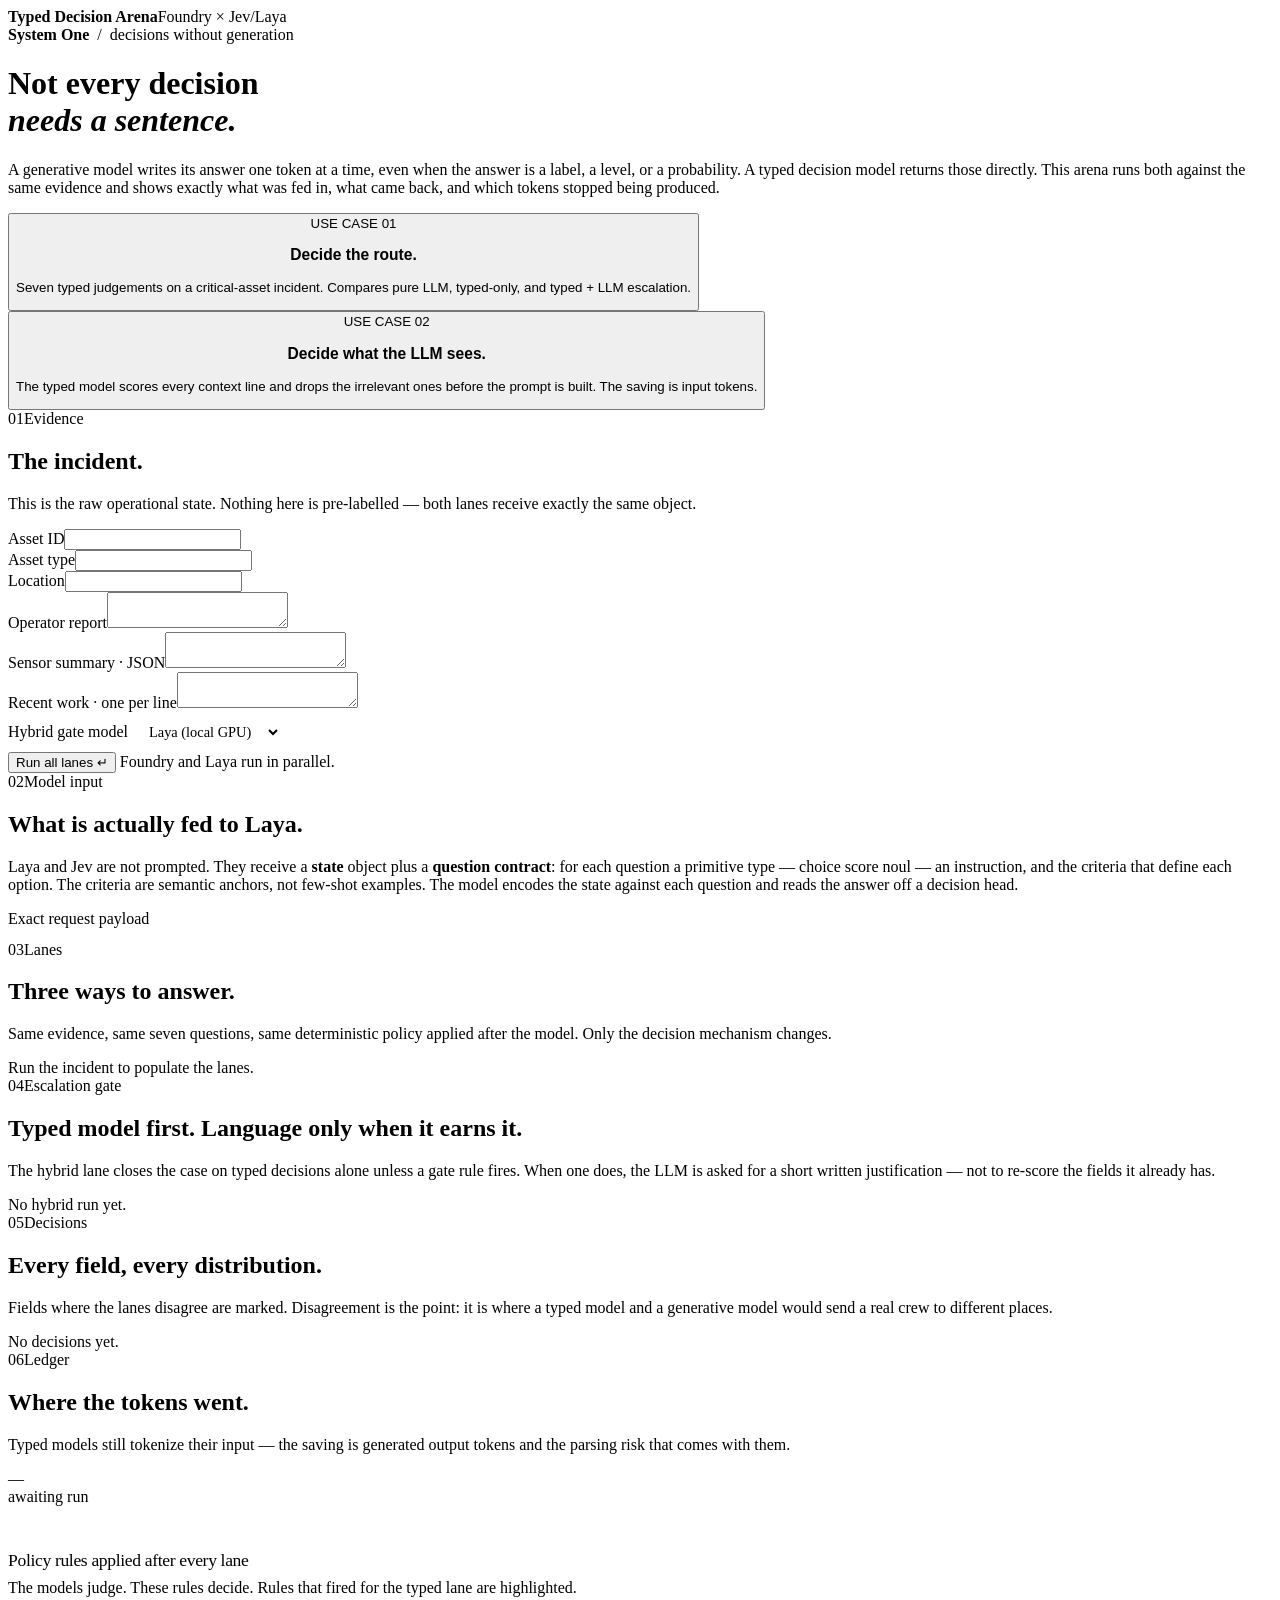
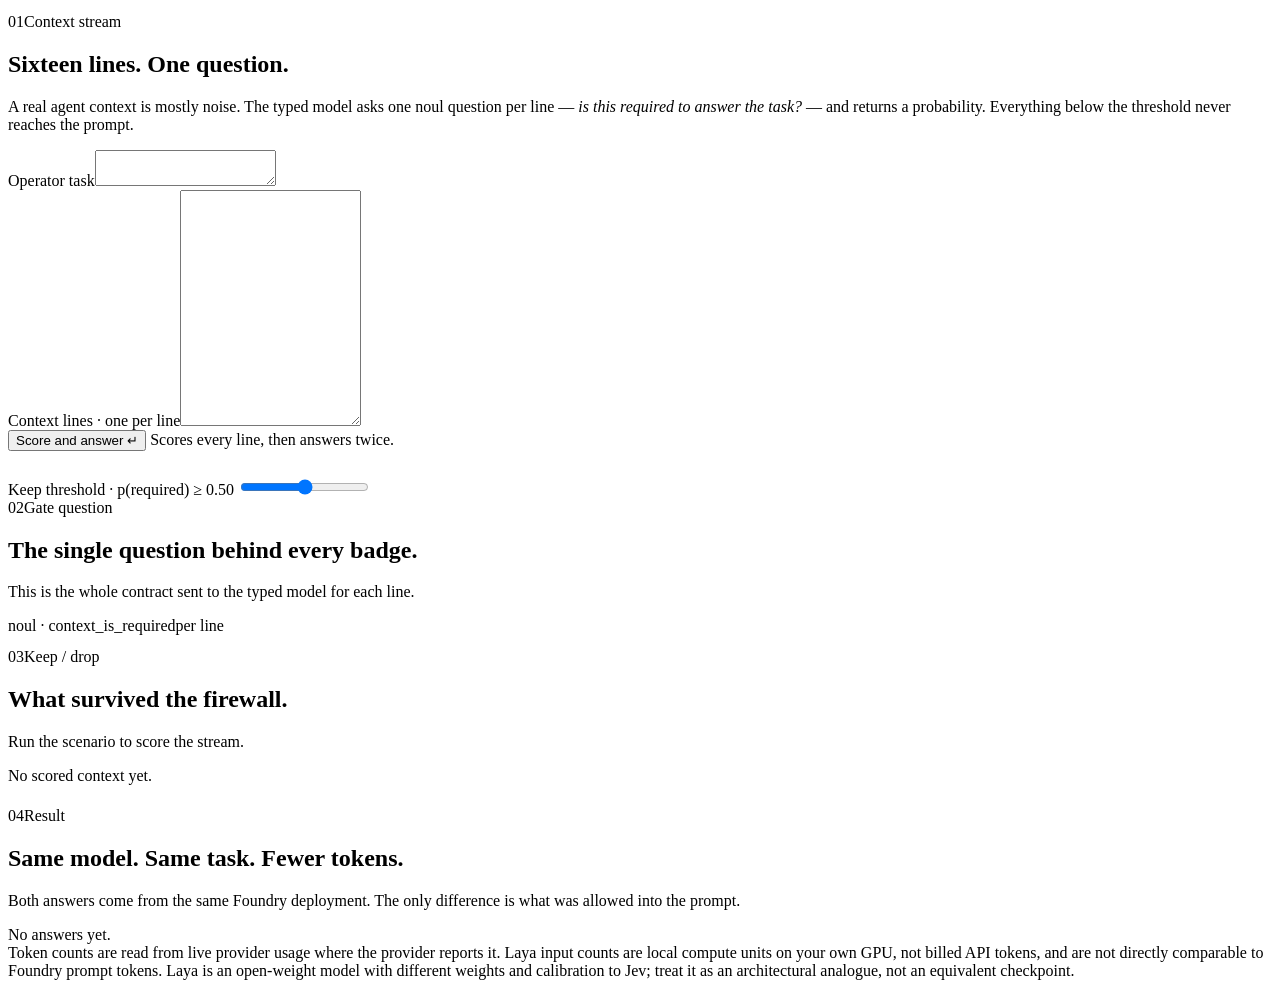
==== src/asset_triage/static/index.html @ 4bcbbbec "Decision Model Arena: typed decision models alongside Foundry A neutral, measurable comparison of a " ====
<!doctype html>
<html lang="en">
<head>
<meta charset="utf-8">
<meta name="viewport" content="width=device-width,initial-scale=1">
<title>Typed Decisions · Arena</title>
<link rel="preconnect" href="https://rsms.me/">
<link rel="stylesheet" href="https://rsms.me/inter/inter.css">
<link rel="stylesheet" href="/static/styles.css">
</head>
<body>
<div class="shell">

  <div class="topbar">
    <div class="wordmark"><b>Typed Decision Arena</b><span>Foundry × Jev/Laya</span></div>
    <div class="status-strip" id="status-strip"></div>
  </div>

  <header class="hero">
    <div class="eyebrow"><b>System One</b> &nbsp;/&nbsp; decisions without generation</div>
    <h1>Not every decision<br><em>needs a sentence.</em></h1>
    <p>A generative model writes its answer one token at a time, even when the answer is a
    label, a level, or a probability. A typed decision model returns those directly. This arena
    runs both against the same evidence and shows exactly what was fed in, what came back, and
    which tokens stopped being produced.</p>
  </header>

  <div class="scenarios" role="tablist">
    <button class="scenario-tab" role="tab" data-scenario="triage" aria-selected="true">
      <div class="idx">USE CASE 01</div>
      <h3>Decide the route.</h3>
      <p>Seven typed judgements on a critical-asset incident. Compares pure LLM, typed-only,
      and typed + LLM escalation.</p>
    </button>
    <button class="scenario-tab" role="tab" data-scenario="firewall" aria-selected="false">
      <div class="idx">USE CASE 02</div>
      <h3>Decide what the LLM sees.</h3>
      <p>The typed model scores every context line and drops the irrelevant ones before the
      prompt is built. The saving is input tokens.</p>
    </button>
  </div>

  <!-- ============ USE CASE 1 ============ -->
  <div id="view-triage">

    <section class="block">
      <div class="block-head"><span class="block-num">01</span><span class="block-label">Evidence</span></div>
      <h2>The incident.</h2>
      <p class="sub">This is the raw operational state. Nothing here is pre-labelled — both
      lanes receive exactly the same object.</p>
      <div class="form-grid">
        <div class="field"><label>Asset ID</label><input id="asset_id"></div>
        <div class="field"><label>Asset type</label><input id="asset_type"></div>
        <div class="field"><label>Location</label><input id="location"></div>
        <div class="field wide"><label>Operator report</label><textarea id="report"></textarea></div>
        <div class="field"><label>Sensor summary · JSON</label><textarea id="sensors" class="code"></textarea></div>
        <div class="field"><label>Recent work · one per line</label><textarea id="work"></textarea></div>
        <div class="field">
          <label>Hybrid gate model</label>
          <select id="hybrid_provider" style="background:var(--panel);border:1px solid var(--line);border-radius:8px;padding:11px 13px;color:var(--ink);font:inherit;font-size:.9rem">
            <option value="laya">Laya (local GPU)</option>
            <option value="jev">Jev (needs key)</option>
          </select>
        </div>
      </div>
      <button class="run" id="run-triage">Run all lanes <span class="kbd">↵</span></button>
      <span class="run-note" id="triage-note">Foundry and Laya run in parallel.</span>
    </section>

    <section class="block">
      <div class="block-head"><span class="block-num">02</span><span class="block-label">Model input</span></div>
      <h2>What is actually fed to Laya.</h2>
      <p class="sub">Laya and Jev are not prompted. They receive a <b>state</b> object plus a
      <b>question contract</b>: for each question a primitive type — <span class="kind choice" style="display:inline-block">choice</span>
      <span class="kind score" style="display:inline-block">score</span>
      <span class="kind noul" style="display:inline-block">noul</span> — an instruction, and the
      criteria that define each option. The criteria are semantic anchors, not few-shot examples.
      The model encodes the state against each question and reads the answer off a decision head.</p>
      <div class="contract">
        <div id="contract-list"></div>
        <div class="payload">
          <header><span>Exact request payload</span><span id="payload-size"></span></header>
          <pre id="payload"></pre>
        </div>
      </div>
    </section>

    <section class="block">
      <div class="block-head"><span class="block-num">03</span><span class="block-label">Lanes</span></div>
      <h2>Three ways to answer.</h2>
      <p class="sub">Same evidence, same seven questions, same deterministic policy applied after
      the model. Only the decision mechanism changes.</p>
      <div class="lanes" id="lanes"><div class="lane"><div class="lane-waiting">Run the incident to populate the lanes.</div></div></div>
      <div class="flows" id="flows"></div>
    </section>

    <section class="block">
      <div class="block-head"><span class="block-num">04</span><span class="block-label">Escalation gate</span></div>
      <h2>Typed model first. Language only when it earns it.</h2>
      <p class="sub">The hybrid lane closes the case on typed decisions alone unless a gate rule
      fires. When one does, the LLM is asked for a short written justification — not to re-score
      the fields it already has.</p>
      <div id="hybrid"><div class="empty">No hybrid run yet.</div></div>
    </section>

    <section class="block">
      <div class="block-head"><span class="block-num">05</span><span class="block-label">Decisions</span></div>
      <h2>Every field, every distribution.</h2>
      <p class="sub">Fields where the lanes disagree are marked. Disagreement is the point: it is
      where a typed model and a generative model would send a real crew to different places.</p>
      <div class="detail-grid" id="detail"><div class="empty">No decisions yet.</div></div>
    </section>

    <section class="block">
      <div class="block-head"><span class="block-num">06</span><span class="block-label">Ledger</span></div>
      <h2>Where the tokens went.</h2>
      <p class="sub">Typed models still tokenize their input — the saving is generated output
      tokens and the parsing risk that comes with them.</p>
      <div class="ledger" id="ledger"><div><div class="big">—</div><div class="cap">awaiting run</div></div></div>
      <h3 style="margin:44px 0 0;font-weight:450;letter-spacing:-.02em;font-size:1.1rem">Policy rules applied after every lane</h3>
      <p class="sub" style="margin-top:8px">The models judge. These rules decide. Rules that fired for the typed lane are highlighted.</p>
      <ol class="rules" id="policy-rules"></ol>
    </section>
  </div>

  <!-- ============ USE CASE 2 ============ -->
  <div id="view-firewall" class="hidden">

    <section class="block">
      <div class="block-head"><span class="block-num">01</span><span class="block-label">Context stream</span></div>
      <h2>Sixteen lines. One question.</h2>
      <p class="sub">A real agent context is mostly noise. The typed model asks one
      <span class="kind noul" style="display:inline-block">noul</span> question per line —
      <i>is this required to answer the task?</i> — and returns a probability. Everything below
      the threshold never reaches the prompt.</p>
      <div class="form-grid">
        <div class="field wide"><label>Operator task</label><textarea id="fw_task"></textarea></div>
        <div class="field wide"><label>Context lines · one per line</label><textarea id="fw_items" class="code" style="min-height:230px"></textarea></div>
      </div>
      <button class="run" id="run-firewall">Score and answer <span class="kbd">↵</span></button>
      <span class="run-note" id="fw-note">Scores every line, then answers twice.</span>
      <div class="field" style="margin-top:26px;max-width:420px">
        <label>Keep threshold · p(required) ≥ <span id="fw_threshold_value">0.50</span></label>
        <input type="range" id="fw_threshold" min="0.05" max="0.95" step="0.01" value="0.5"
          style="padding:0;border:0;background:none;accent-color:var(--accent)">
      </div>
    </section>

    <section class="block">
      <div class="block-head"><span class="block-num">02</span><span class="block-label">Gate question</span></div>
      <h2>The single question behind every badge.</h2>
      <p class="sub">This is the whole contract sent to the typed model for each line.</p>
      <div class="payload" style="max-width:820px">
        <header><span>noul · context_is_required</span><span>per line</span></header>
        <pre id="fw-question"></pre>
      </div>
    </section>

    <section class="block">
      <div class="block-head"><span class="block-num">03</span><span class="block-label">Keep / drop</span></div>
      <h2>What survived the firewall.</h2>
      <p class="sub" id="fw-summary">Run the scenario to score the stream.</p>
      <div class="fw-list" id="fw-list"><div class="empty">No scored context yet.</div></div>
      <p class="sub" id="fw-calibration" style="margin:22px 0 0"></p>
    </section>

    <section class="block">
      <div class="block-head"><span class="block-num">04</span><span class="block-label">Result</span></div>
      <h2>Same model. Same task. Fewer tokens.</h2>
      <p class="sub">Both answers come from the same Foundry deployment. The only difference is
      what was allowed into the prompt.</p>
      <div class="answers" id="fw-answers"><div class="answer"><div class="lane-waiting">No answers yet.</div></div></div>
    </section>
  </div>

  <footer>
    Token counts are read from live provider usage where the provider reports it. Laya input
    counts are local compute units on your own GPU, not billed API tokens, and are not directly
    comparable to Foundry prompt tokens. Laya is an open-weight model with different weights and
    calibration to Jev; treat it as an architectural analogue, not an equivalent checkpoint.
  </footer>
</div>
<script src="/static/app.js"></script>
</body>
</html>
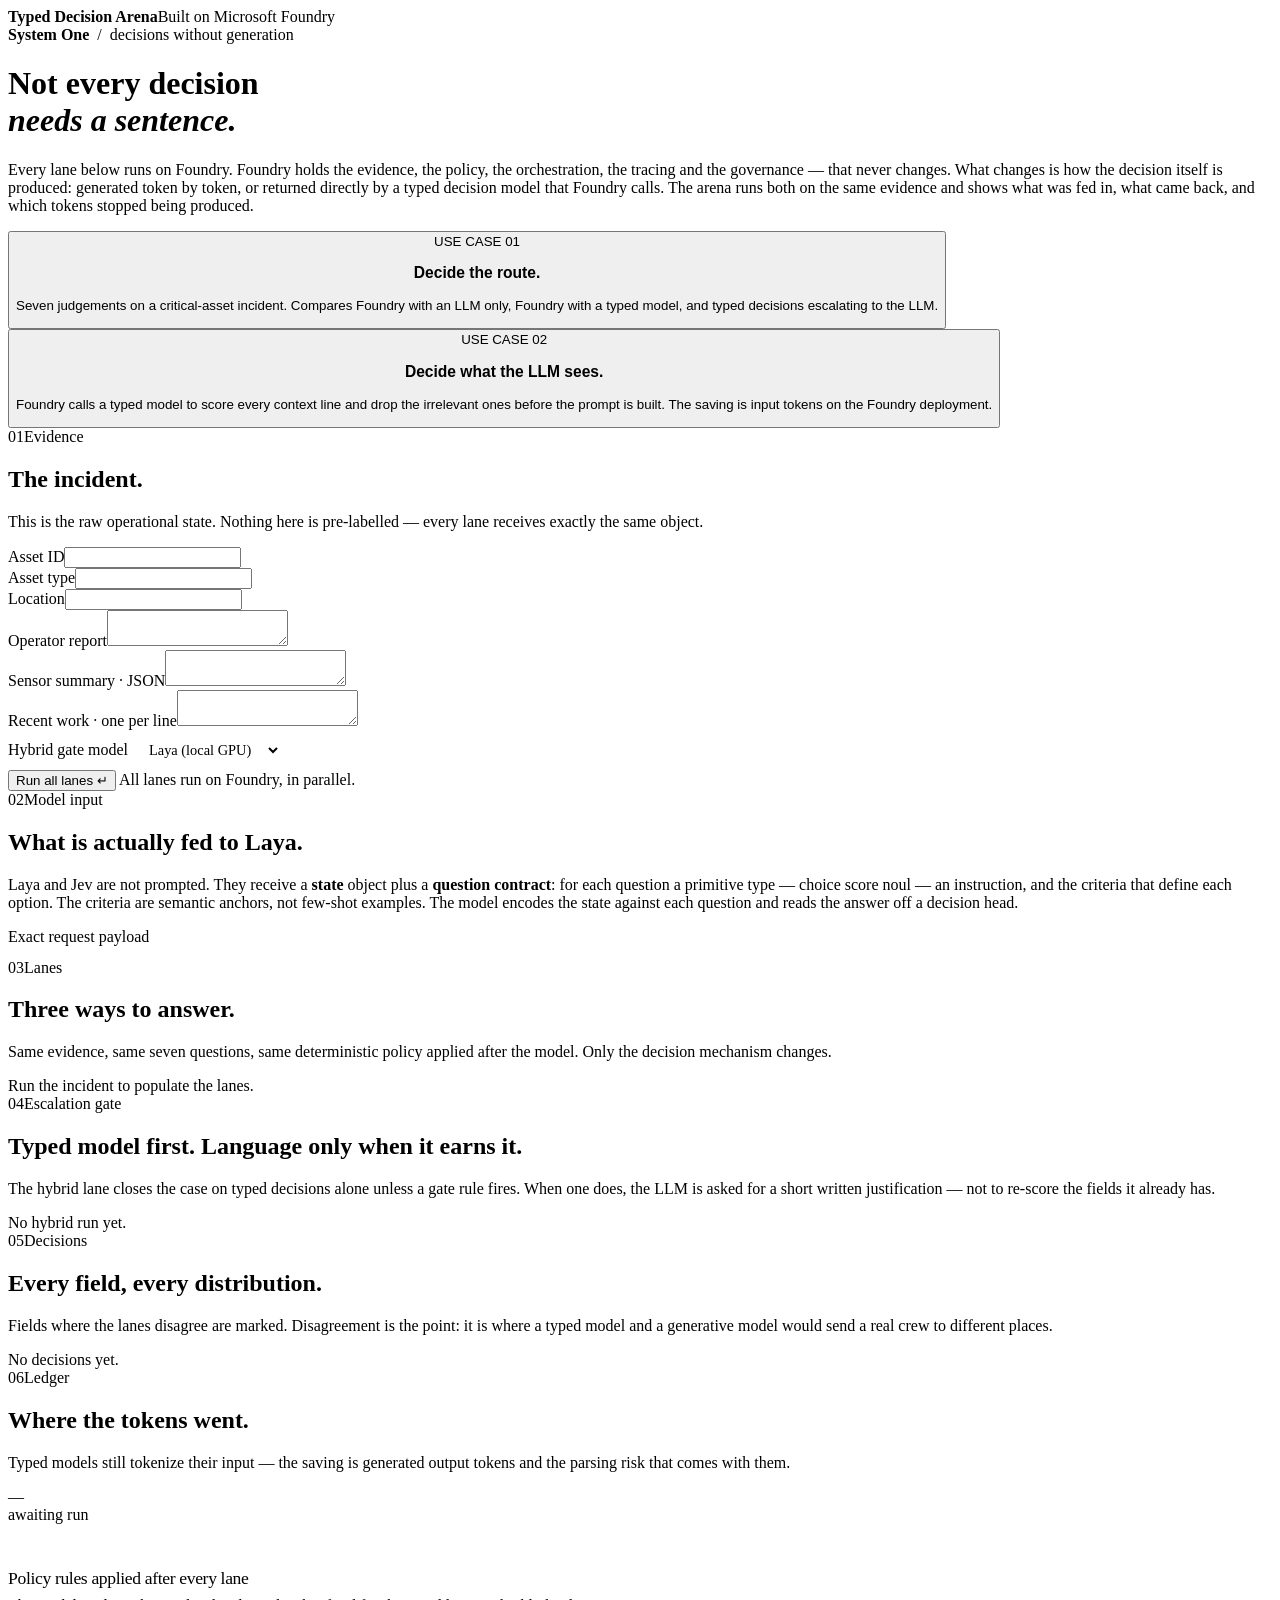
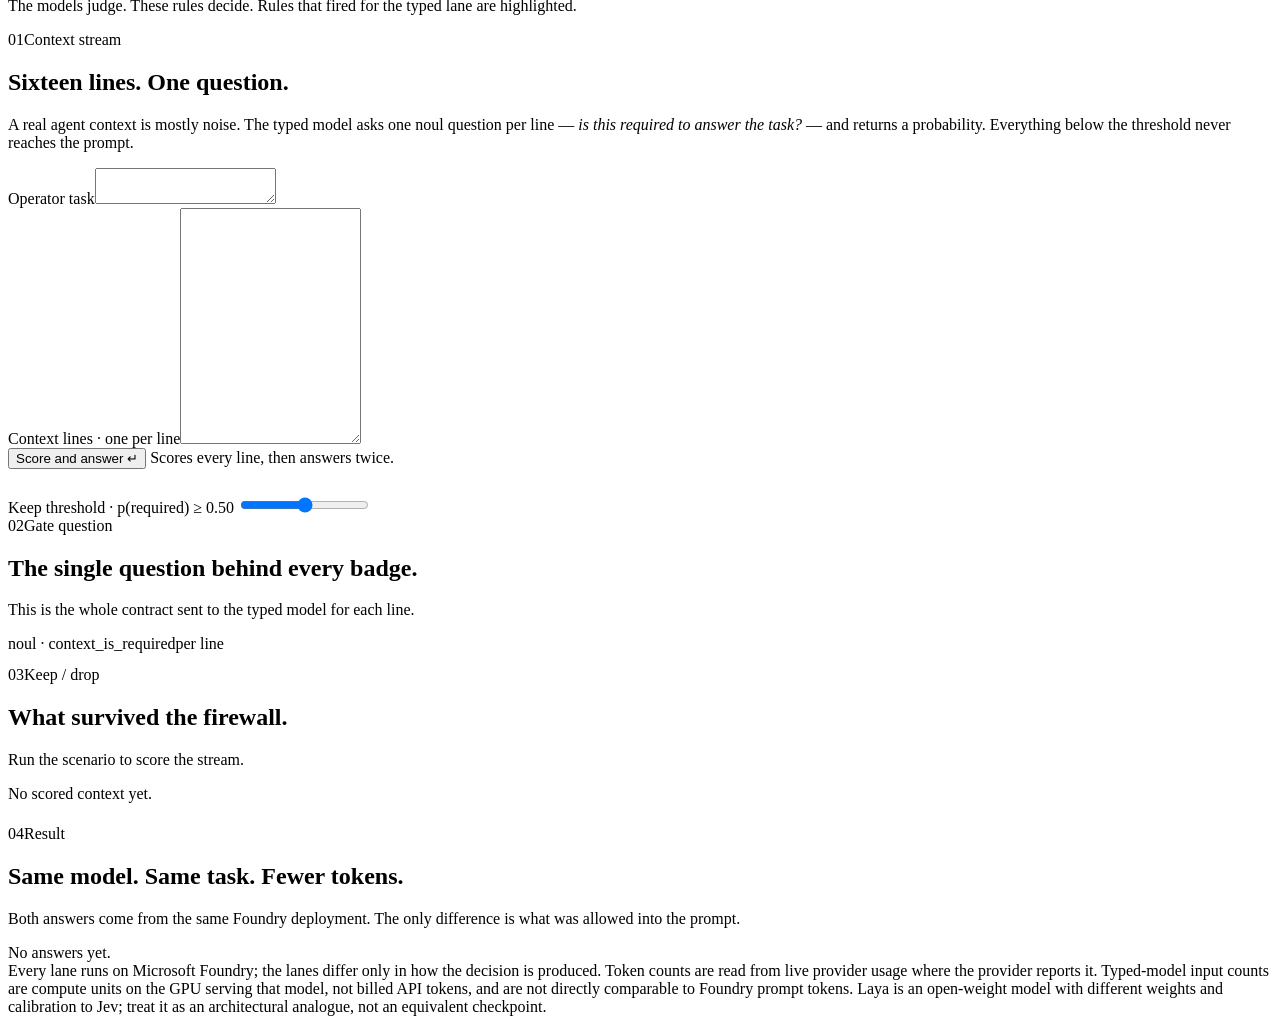
==== commit 2a4f534b: "Reframe the lanes so Foundry is the platform, not the slow contender The UI labelled one lane "Found" ====
--- a/src/asset_triage/static/index.html
+++ b/src/asset_triage/static/index.html
@@ -12,31 +12,32 @@
 <div class="shell">
 
   <div class="topbar">
-    <div class="wordmark"><b>Typed Decision Arena</b><span>Foundry × Jev/Laya</span></div>
+    <div class="wordmark"><b>Typed Decision Arena</b><span>Built on Microsoft Foundry</span></div>
     <div class="status-strip" id="status-strip"></div>
   </div>
 
   <header class="hero">
     <div class="eyebrow"><b>System One</b> &nbsp;/&nbsp; decisions without generation</div>
     <h1>Not every decision<br><em>needs a sentence.</em></h1>
-    <p>A generative model writes its answer one token at a time, even when the answer is a
-    label, a level, or a probability. A typed decision model returns those directly. This arena
-    runs both against the same evidence and shows exactly what was fed in, what came back, and
-    which tokens stopped being produced.</p>
+    <p>Every lane below runs on Foundry. Foundry holds the evidence, the policy, the
+    orchestration, the tracing and the governance — that never changes. What changes is how the
+    decision itself is produced: generated token by token, or returned directly by a typed
+    decision model that Foundry calls. The arena runs both on the same evidence and shows what
+    was fed in, what came back, and which tokens stopped being produced.</p>
   </header>
 
   <div class="scenarios" role="tablist">
     <button class="scenario-tab" role="tab" data-scenario="triage" aria-selected="true">
       <div class="idx">USE CASE 01</div>
       <h3>Decide the route.</h3>
-      <p>Seven typed judgements on a critical-asset incident. Compares pure LLM, typed-only,
-      and typed + LLM escalation.</p>
+      <p>Seven judgements on a critical-asset incident. Compares Foundry with an LLM only,
+      Foundry with a typed model, and typed decisions escalating to the LLM.</p>
     </button>
     <button class="scenario-tab" role="tab" data-scenario="firewall" aria-selected="false">
       <div class="idx">USE CASE 02</div>
       <h3>Decide what the LLM sees.</h3>
-      <p>The typed model scores every context line and drops the irrelevant ones before the
-      prompt is built. The saving is input tokens.</p>
+      <p>Foundry calls a typed model to score every context line and drop the irrelevant ones
+      before the prompt is built. The saving is input tokens on the Foundry deployment.</p>
     </button>
   </div>
 
@@ -46,8 +47,8 @@
     <section class="block">
       <div class="block-head"><span class="block-num">01</span><span class="block-label">Evidence</span></div>
       <h2>The incident.</h2>
-      <p class="sub">This is the raw operational state. Nothing here is pre-labelled — both
-      lanes receive exactly the same object.</p>
+      <p class="sub">This is the raw operational state. Nothing here is pre-labelled — every
+      lane receives exactly the same object.</p>
       <div class="form-grid">
         <div class="field"><label>Asset ID</label><input id="asset_id"></div>
         <div class="field"><label>Asset type</label><input id="asset_type"></div>
@@ -64,7 +65,7 @@
         </div>
       </div>
       <button class="run" id="run-triage">Run all lanes <span class="kbd">↵</span></button>
-      <span class="run-note" id="triage-note">Foundry and Laya run in parallel.</span>
+      <span class="run-note" id="triage-note">All lanes run on Foundry, in parallel.</span>
     </section>
 
     <section class="block">
@@ -174,9 +175,10 @@
   </div>
 
   <footer>
-    Token counts are read from live provider usage where the provider reports it. Laya input
-    counts are local compute units on your own GPU, not billed API tokens, and are not directly
-    comparable to Foundry prompt tokens. Laya is an open-weight model with different weights and
+    Every lane runs on Microsoft Foundry; the lanes differ only in how the decision is produced.
+    Token counts are read from live provider usage where the provider reports it. Typed-model
+    input counts are compute units on the GPU serving that model, not billed API tokens, and are
+    not directly comparable to Foundry prompt tokens. Laya is an open-weight model with different weights and
     calibration to Jev; treat it as an architectural analogue, not an equivalent checkpoint.
   </footer>
 </div>
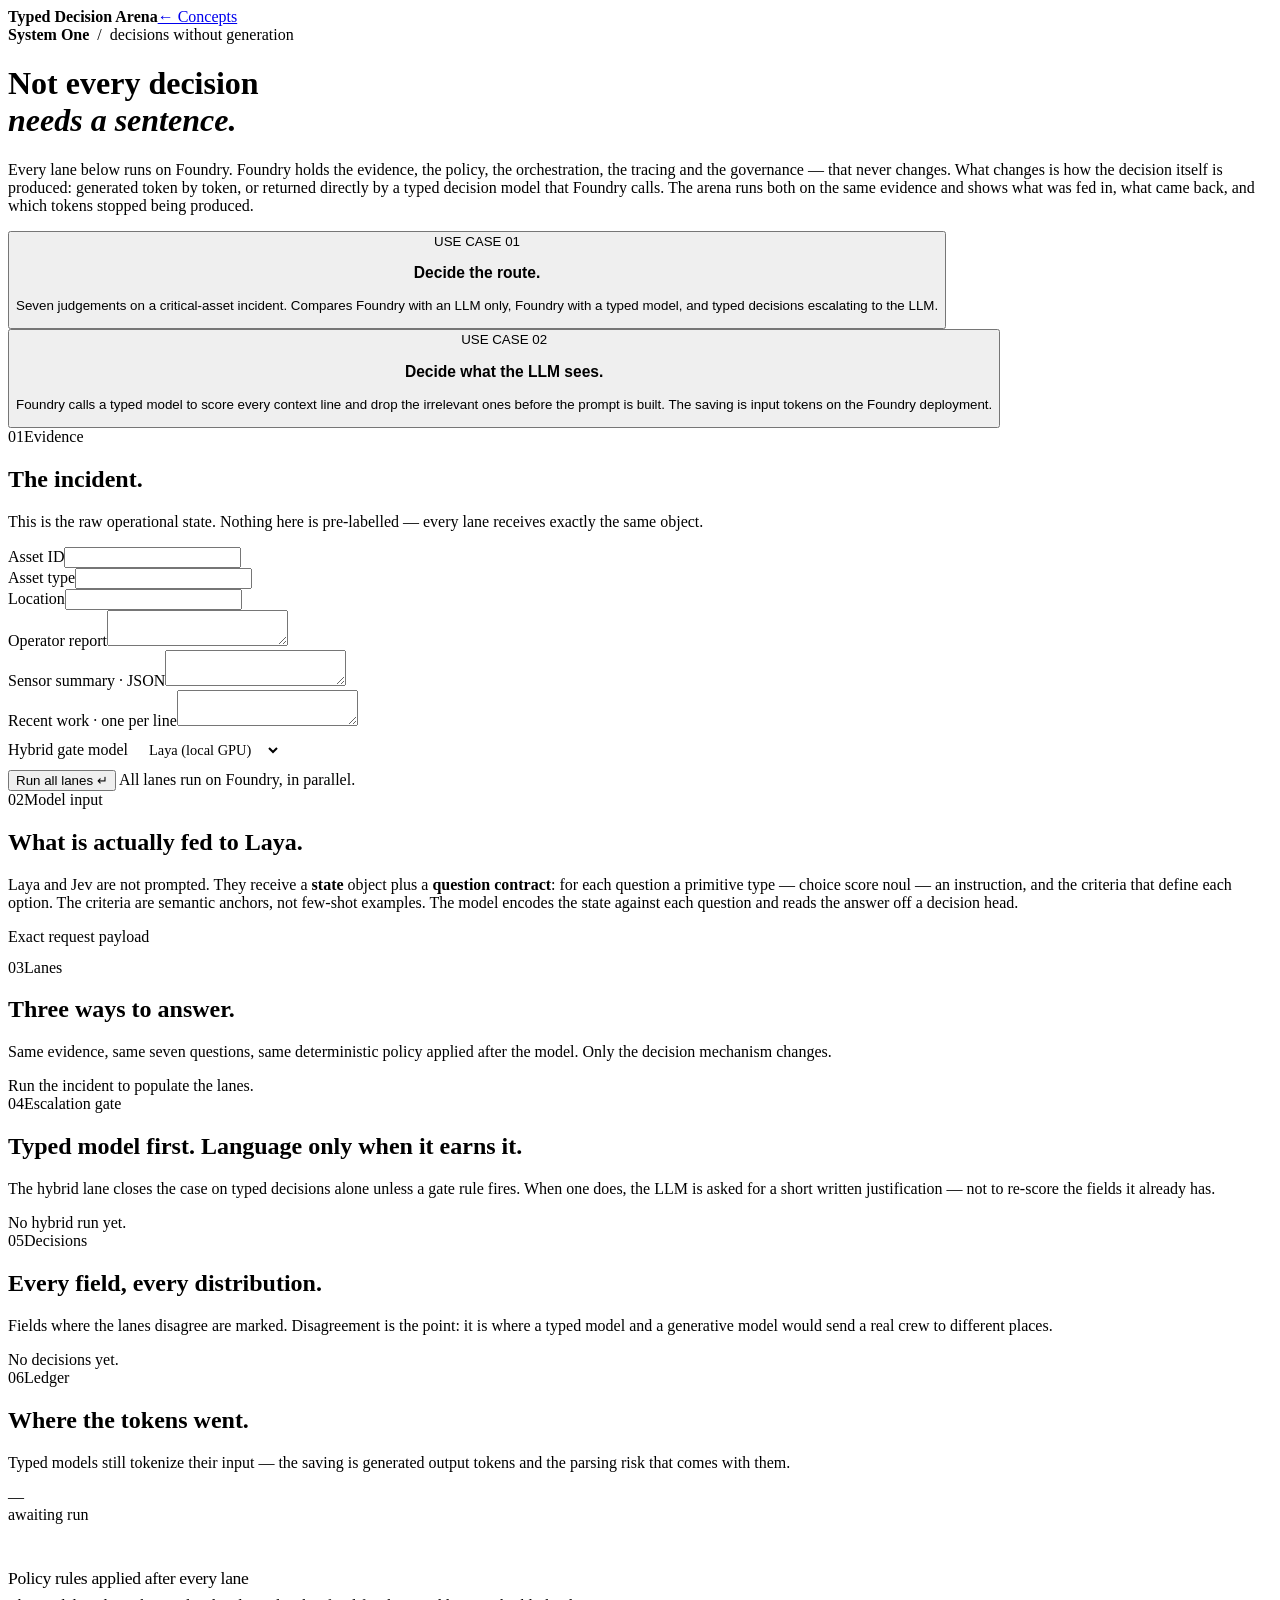
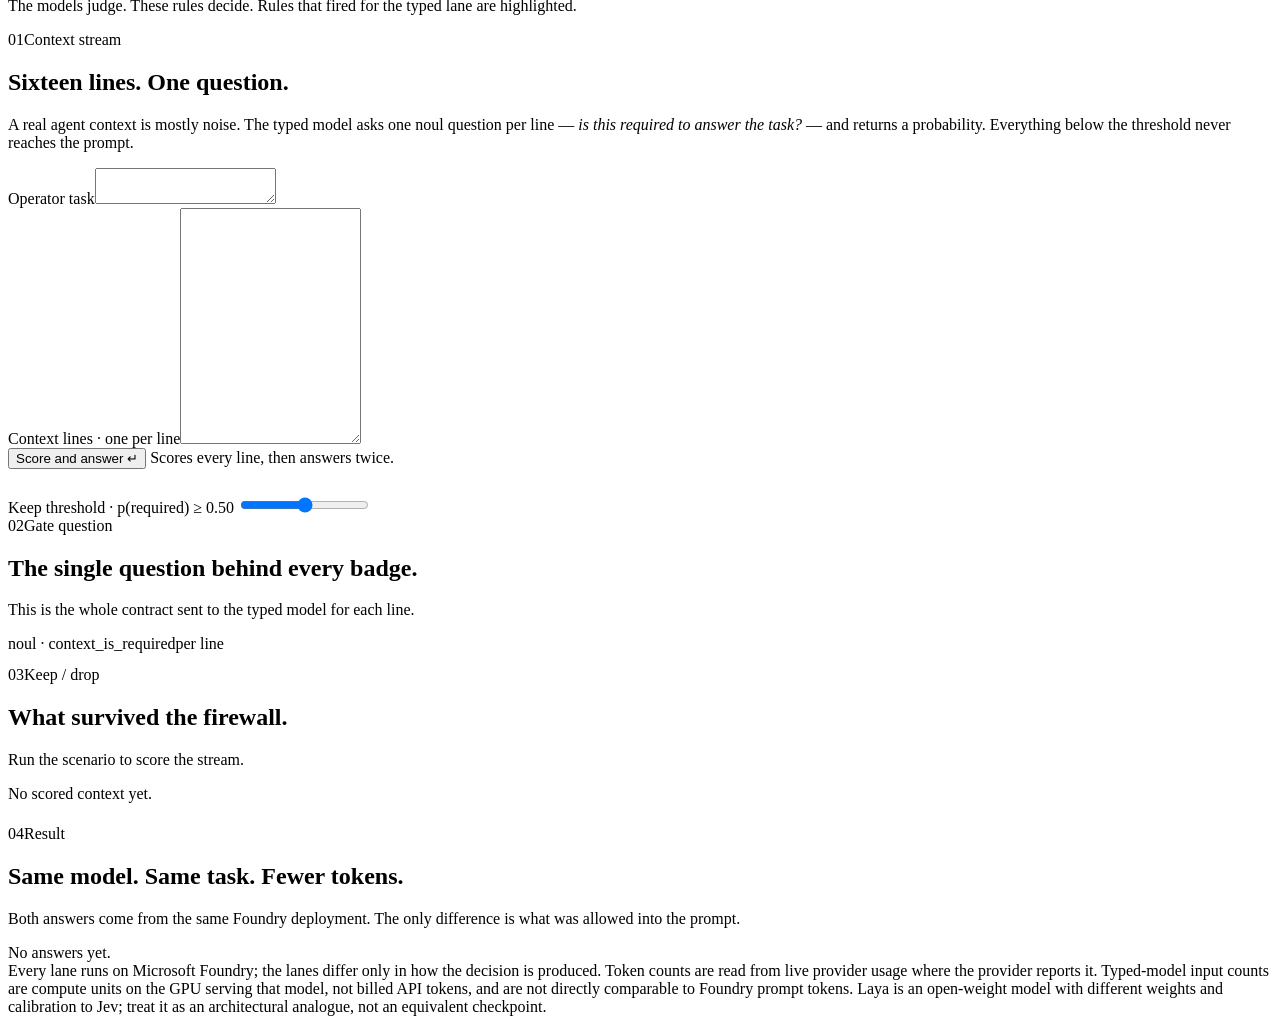
==== commit aab0698d: "Add seller concept landing page and route the arena behind it Sellers and SEs land on a concept expl" ====
--- a/src/asset_triage/static/index.html
+++ b/src/asset_triage/static/index.html
@@ -12,7 +12,7 @@
 <div class="shell">
 
   <div class="topbar">
-    <div class="wordmark"><b>Typed Decision Arena</b><span>Built on Microsoft Foundry</span></div>
+    <div class="wordmark"><b>Typed Decision Arena</b><span><a class="backlink" href="/">← Concepts</a></span></div>
     <div class="status-strip" id="status-strip"></div>
   </div>
 
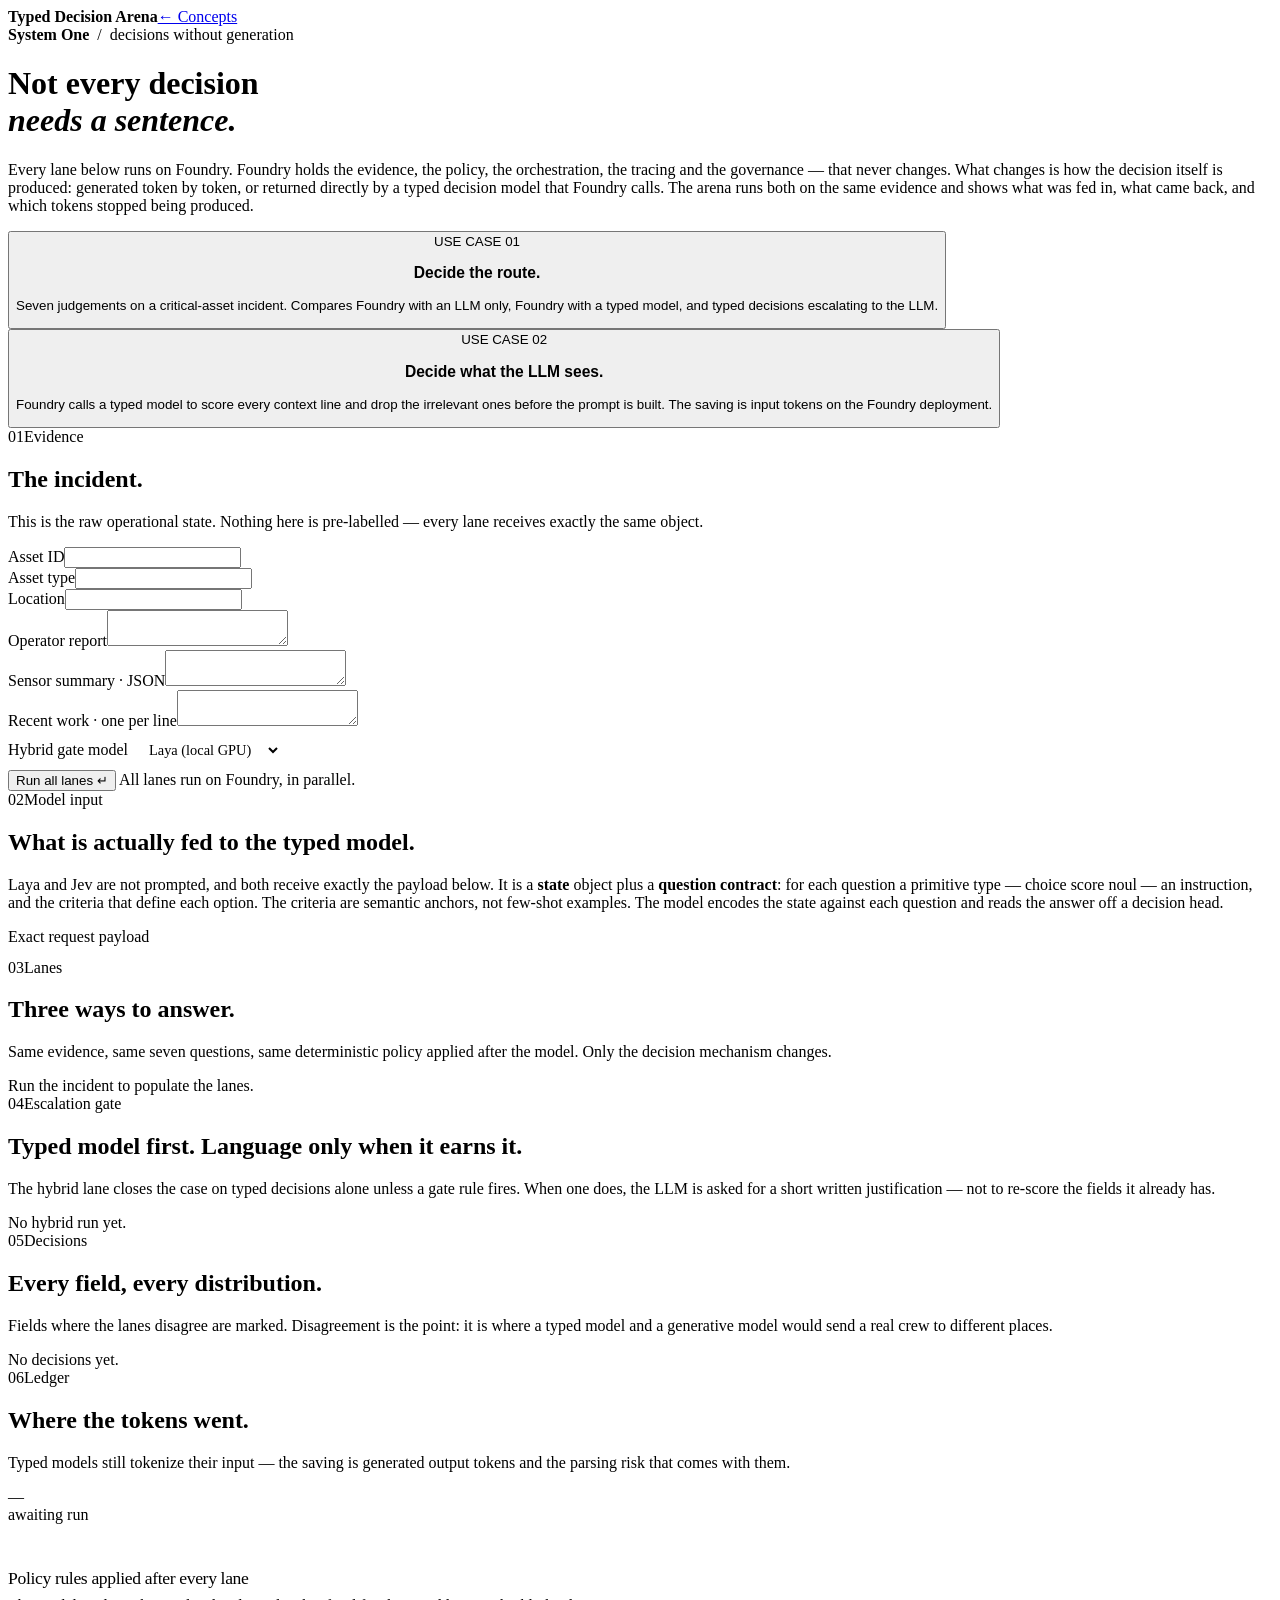
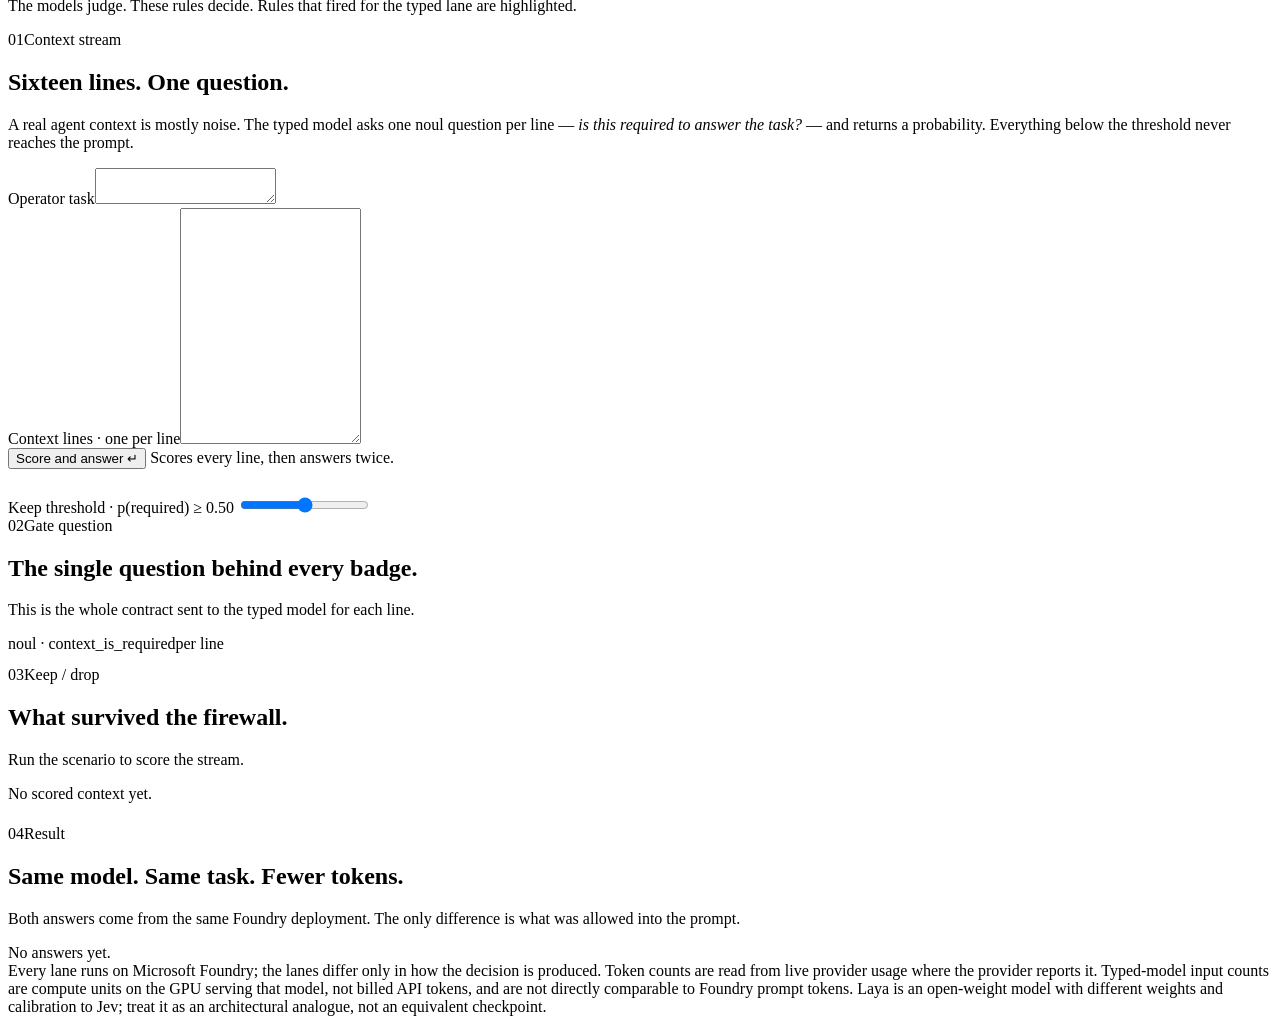
==== commit 9d473240: "Fix Jev auth in the context gate and de-Laya the model-input heading The context gate sent the raw k" ====
--- a/src/asset_triage/static/index.html
+++ b/src/asset_triage/static/index.html
@@ -70,8 +70,9 @@
 
     <section class="block">
       <div class="block-head"><span class="block-num">02</span><span class="block-label">Model input</span></div>
-      <h2>What is actually fed to Laya.</h2>
-      <p class="sub">Laya and Jev are not prompted. They receive a <b>state</b> object plus a
+      <h2>What is actually fed to the typed model.</h2>
+      <p class="sub">Laya and Jev are not prompted, and both receive exactly the payload below.
+      It is a <b>state</b> object plus a
       <b>question contract</b>: for each question a primitive type — <span class="kind choice" style="display:inline-block">choice</span>
       <span class="kind score" style="display:inline-block">score</span>
       <span class="kind noul" style="display:inline-block">noul</span> — an instruction, and the
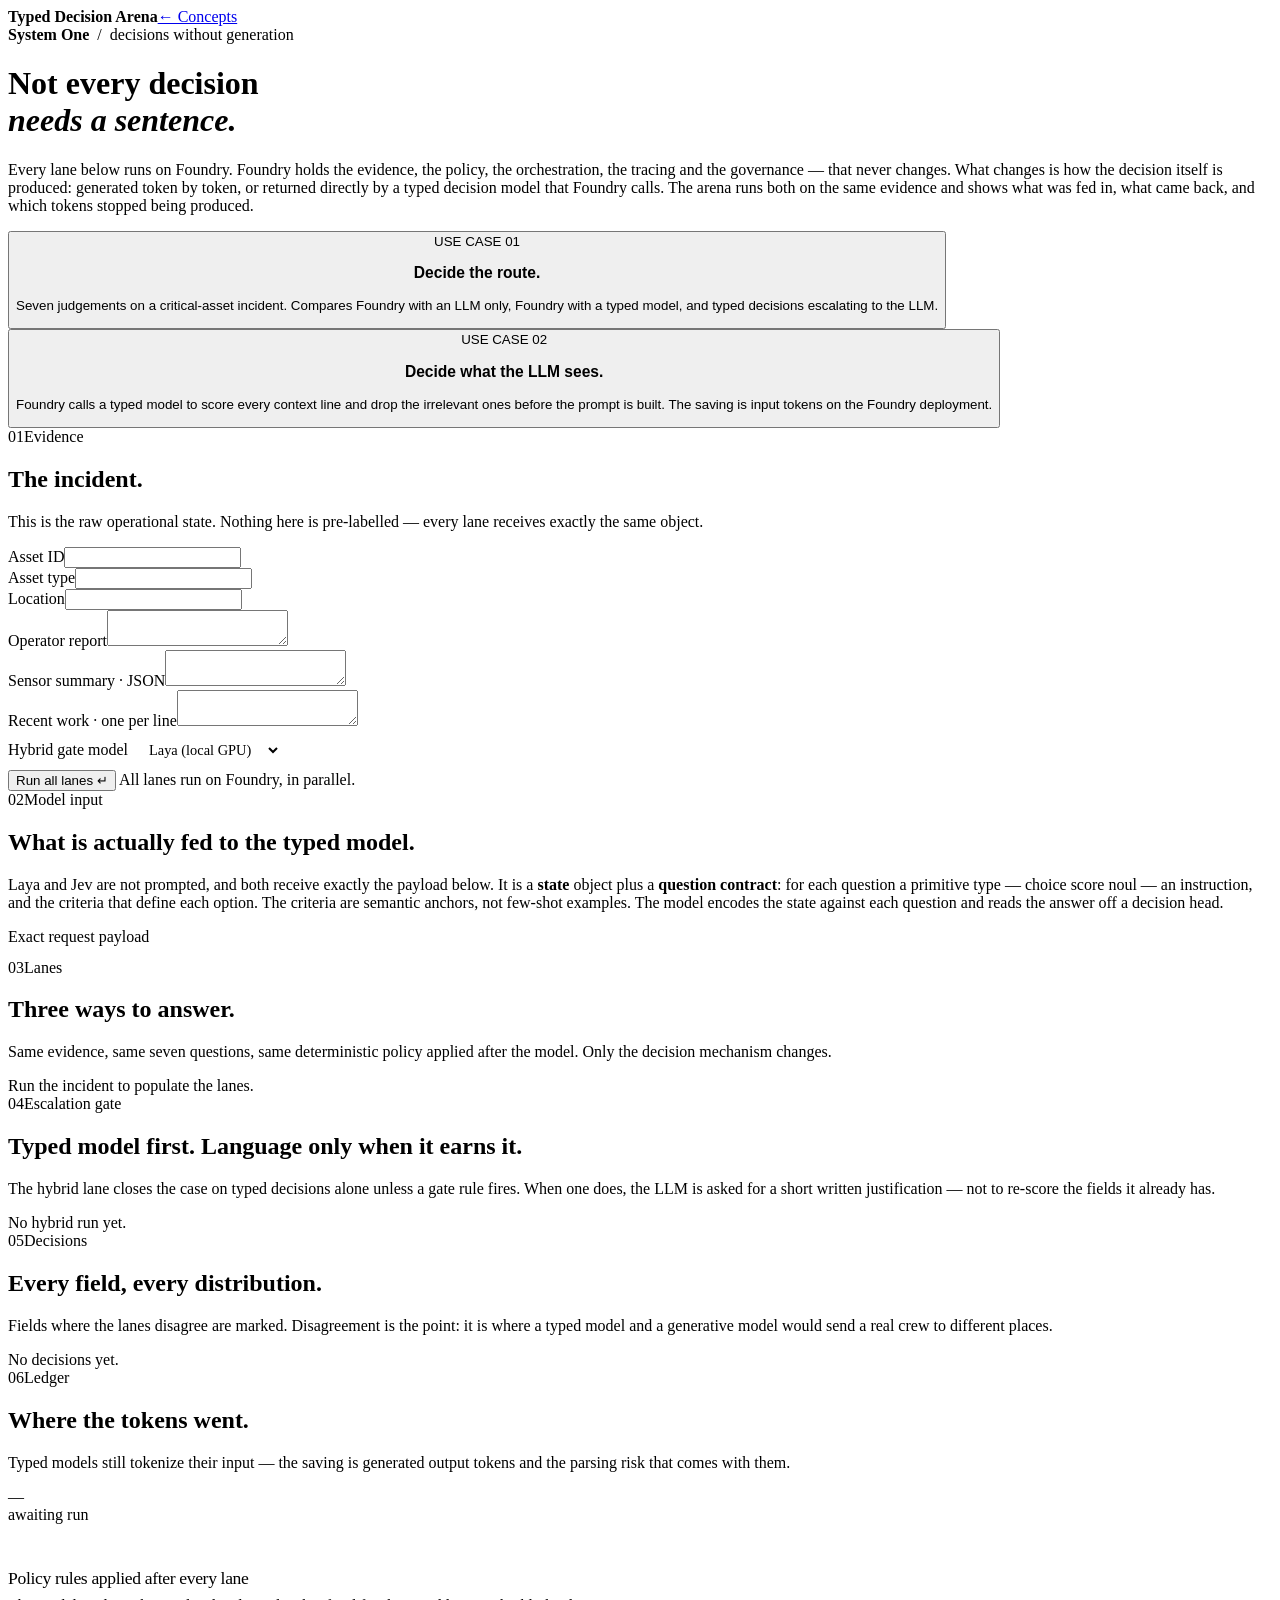
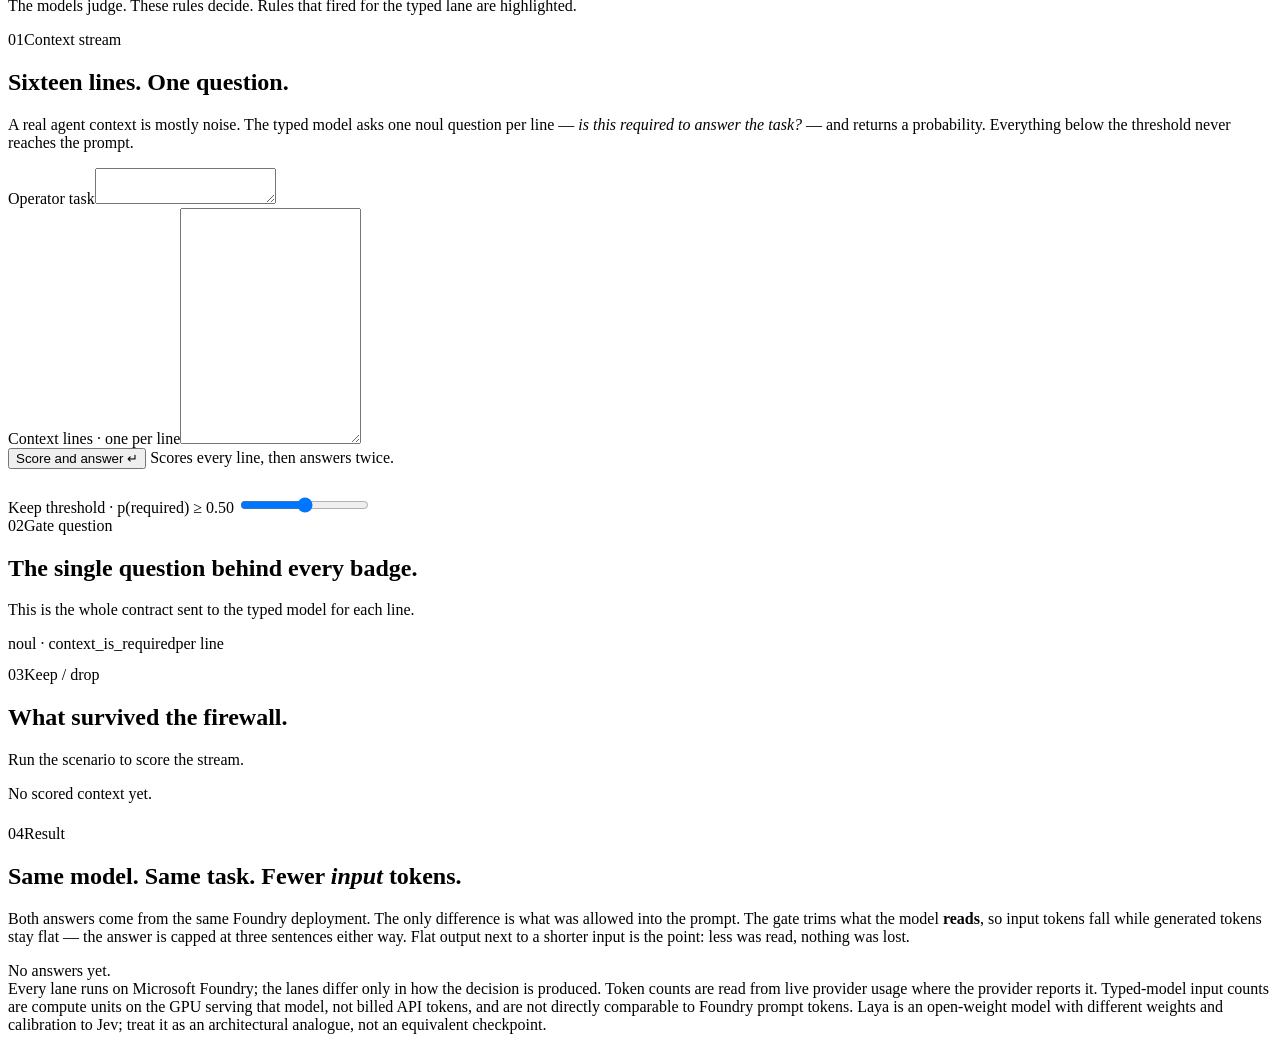
==== commit 7d05ade0: "Say plainly that the context gate saves input tokens, not output Section 04 showed input and generat" ====
--- a/src/asset_triage/static/index.html
+++ b/src/asset_triage/static/index.html
@@ -168,9 +168,12 @@
 
     <section class="block">
       <div class="block-head"><span class="block-num">04</span><span class="block-label">Result</span></div>
-      <h2>Same model. Same task. Fewer tokens.</h2>
+      <h2>Same model. Same task. Fewer <em>input</em> tokens.</h2>
       <p class="sub">Both answers come from the same Foundry deployment. The only difference is
-      what was allowed into the prompt.</p>
+      what was allowed into the prompt. The gate trims what the model <b>reads</b>, so input
+      tokens fall while generated tokens stay flat — the answer is capped at three sentences
+      either way. Flat output next to a shorter input is the point: less was read, nothing
+      was lost.</p>
       <div class="answers" id="fw-answers"><div class="answer"><div class="lane-waiting">No answers yet.</div></div></div>
     </section>
   </div>
